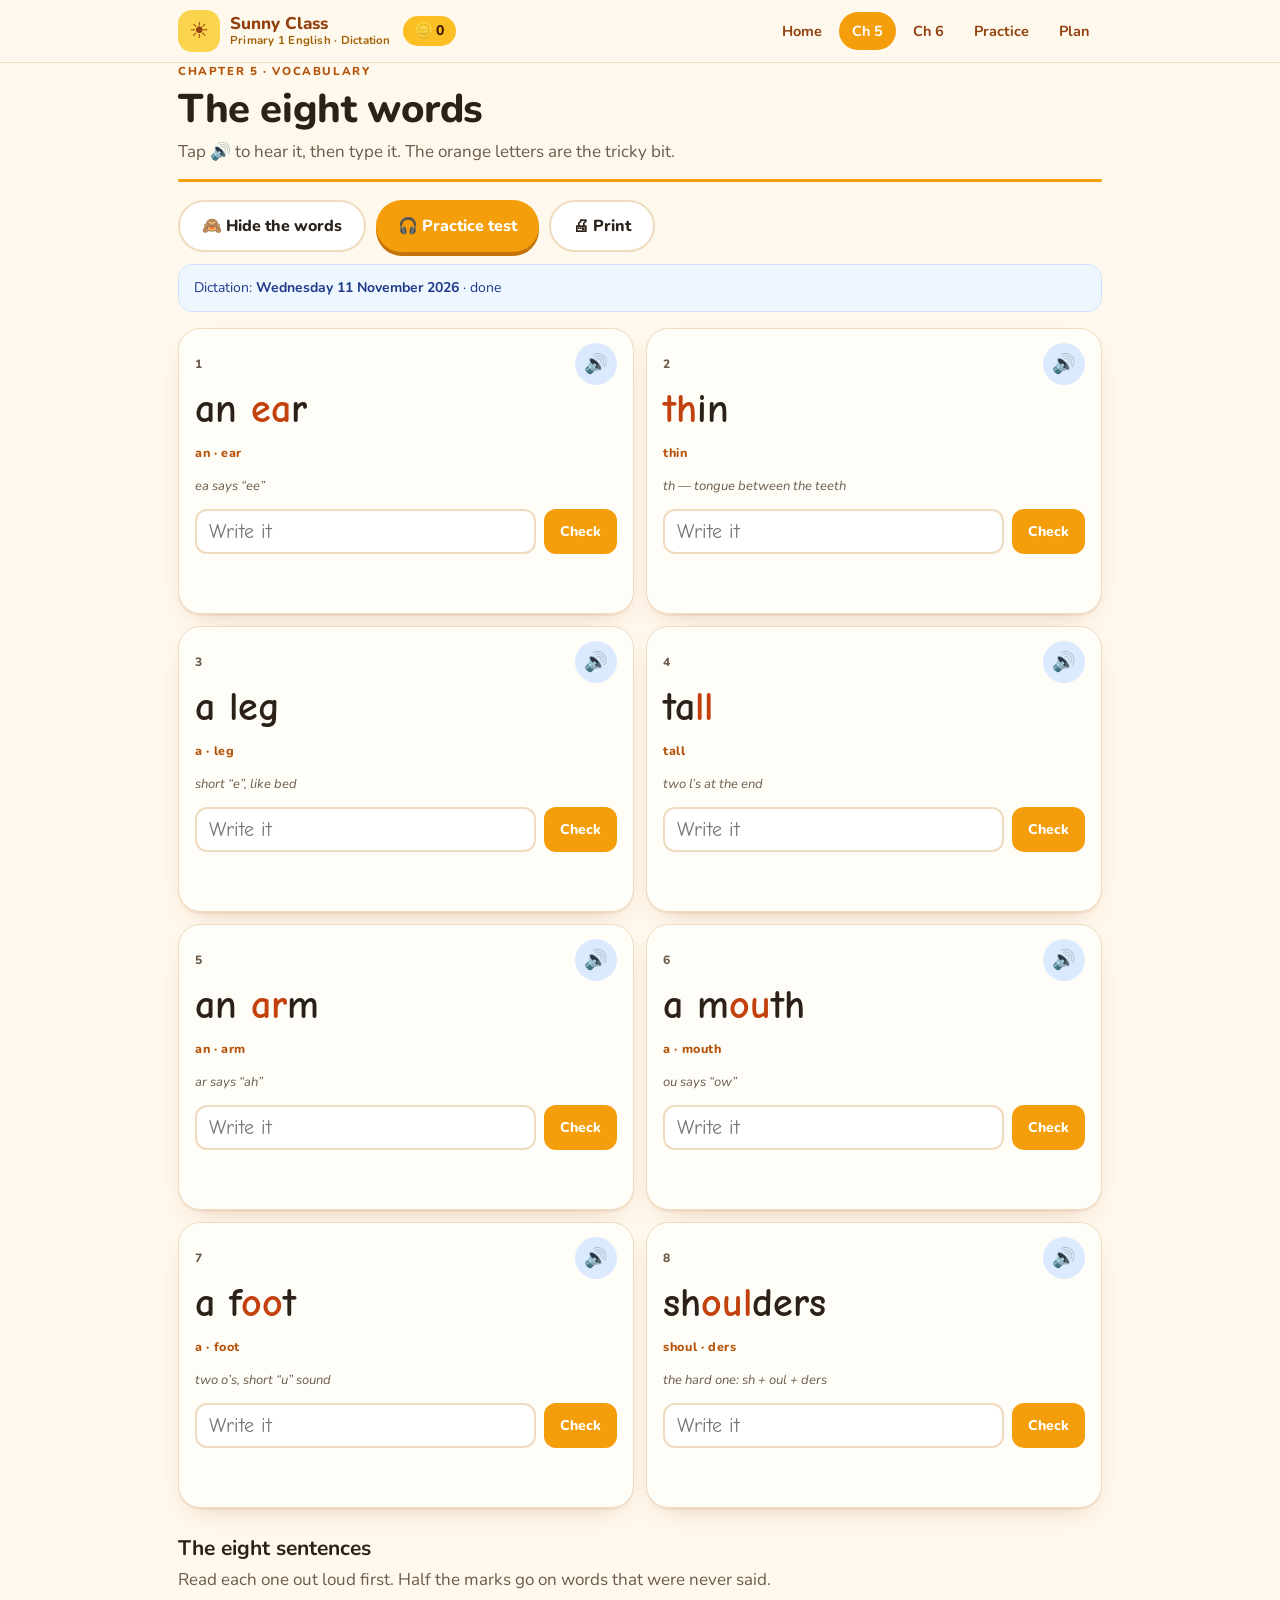
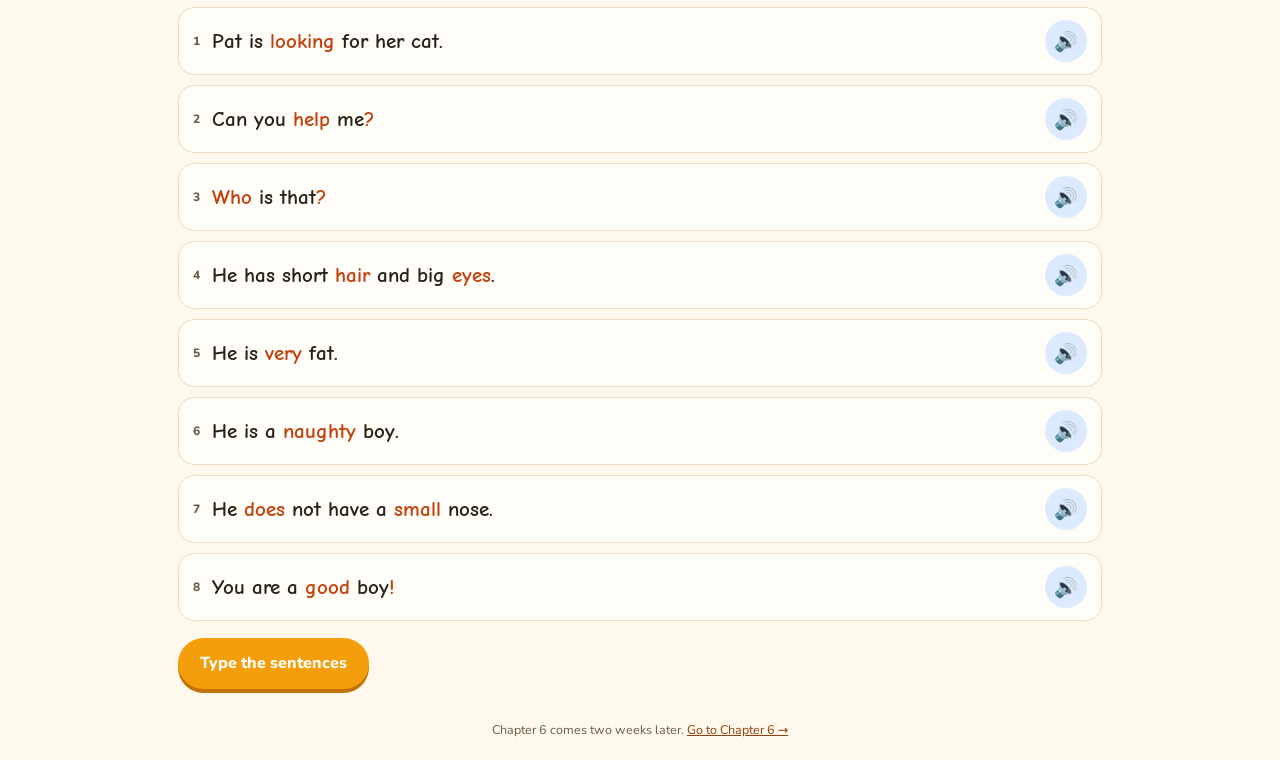
==== ch5/index.html @ 92ae647a "P1 English dictation: Chapters 5 and 6, with sound and a printable pack" ====
<!DOCTYPE html>
<html lang="en">
<head>
<meta charset="utf-8">
<meta name="viewport" content="width=device-width, initial-scale=1">
<title>Chapter 5 · Sunny Class</title>
<meta name="description" content="Chapter 5 dictation words and sentences for Anton — an ear, thin, a leg, tall, an arm, a mouth, a foot, shoulders.">
<meta name="theme-color" content="#fff8ec">
<link rel="icon" href="../favicon.svg" type="image/svg+xml">
<link rel="preconnect" href="https://fonts.googleapis.com">
<link rel="preconnect" href="https://fonts.gstatic.com" crossorigin>
<link href="https://fonts.googleapis.com/css2?family=Nunito:wght@400;600;700;800&family=Comic+Neue:wght@700&display=swap" rel="stylesheet">
<link rel="stylesheet" href="../css/app.css">
</head>
<body data-page="chapter" data-ch="ch5">

<header class="site-header">
  <div class="wrap">
    <a class="brand" href="../">
      <span class="brand-mark" aria-hidden="true">☀️</span>
      <span>Sunny Class<small>Primary 1 English · Dictation</small></span>
    </a>
    <p class="coins" data-coins>🪙 0</p>
    <nav class="nav" aria-label="Main">
      <a href="../">Home</a>
      <a href="../ch5/" aria-current="page">Ch 5</a>
      <a href="../ch6/">Ch 6</a>
      <a href="../practice/">Practice</a>
      <a href="../plan/">Plan</a>
    </nav>
  </div>
</header>

<main class="wrap">
  <p class="kicker">Chapter 5 · Vocabulary</p>
  <h1>The eight words</h1>
  <p class="lede">Tap 🔊 to hear it, then type it. The orange letters are the tricky bit.</p>
  <div class="rule"></div>

  <div class="btn-row" style="margin-bottom:4px">
    <button class="btn btn-ghost" data-cover aria-pressed="false">🙈 Hide the words</button>
    <a class="btn btn-primary" href="../practice/?ch=ch5&amp;part=words">🎧 Practice test</a>
    <button class="btn btn-ghost" data-print>🖨 Print</button>
  </div>
  <p class="notice" style="margin-top:12px">
    Dictation: <strong>Wednesday 11 November 2026</strong> · <span data-countdown="ch5"></span>
  </p>

  <div class="word-grid" data-words></div>

  <section aria-labelledby="sents-h" style="margin-top:28px">
    <h2 id="sents-h" style="font-size:21px">The eight sentences</h2>
    <p class="lede">Read each one out loud first. Half the marks go on words that were never said.</p>
    <ul class="sent-list" style="list-style:none;padding:0" data-sentences></ul>
    <div class="btn-row" style="margin-top:14px">
      <a class="btn btn-primary" href="../practice/?ch=ch5&amp;part=sentences">Type the sentences</a>
    </div>
  </section>

  <footer class="site-footer">
    <p>Chapter 6 comes two weeks later. <a href="../ch6/">Go to Chapter 6 →</a></p>
  </footer>
</main>

<nav class="bottom-nav" aria-label="Main">
  <ul>
    <li><a href="../"><span aria-hidden="true">🏠</span><span>Home</span></a></li>
    <li><a href="../ch5/" aria-current="page"><span aria-hidden="true">🦵</span><span>Ch 5</span></a></li>
    <li><a href="../ch6/"><span aria-hidden="true">🦆</span><span>Ch 6</span></a></li>
    <li><a href="../practice/"><span aria-hidden="true">🎧</span><span>Practice</span></a></li>
    <li><a href="../plan/"><span aria-hidden="true">📅</span><span>Plan</span></a></li>
  </ul>
</nav>

<script src="../js/data.js"></script>
<script src="../js/app.js"></script>
</body>
</html>
---- css/app.css ----
/* Sunny Class — P1 English Dictation
   Same warm palette as the family's exam site. */

:root {
  --bg: #fff8ec;
  --bg-soft: #fdf1dd;
  --ink: #2b2118;
  --ink-soft: #6b5b4a;
  --amber: #f59e0b;
  --amber-dark: #b45309;
  --amber-deep: #92400e;
  --orange: #c2410c;
  --card: #fffdf8;
  --line: #efdcc0;
  --green: #15803d;
  --green-bg: #dcfce7;
  --red: #b91c1c;
  --red-bg: #fee2e2;
  --blue-bg: #eef6ff;
  --radius: 1.4rem;
  --shadow: 0 2px 0 rgba(180, 83, 9, 0.08), 0 10px 30px -18px rgba(146, 64, 14, 0.45);
  --font: "Nunito", "PingFang HK", "Microsoft JhengHei", "WenQuanYi Micro Hei", system-ui, sans-serif;
  --font-kid: "Comic Neue", "Comic Sans MS", "Chalkboard SE", var(--font);
}

* { box-sizing: border-box; }

html { -webkit-text-size-adjust: 100%; }

body {
  margin: 0;
  background: var(--bg);
  color: var(--ink);
  font-family: var(--font);
  font-size: 17px;
  line-height: 1.55;
  min-height: 100vh;
}

img { max-width: 100%; }

a { color: var(--amber-deep); }

.wrap {
  width: min(960px, 100%);
  margin: 0 auto;
  padding: 0 18px;
}

/* ---------------------------------------------------------------- header */

.site-header {
  position: sticky;
  top: 0;
  z-index: 20;
  background: rgba(255, 248, 236, 0.93);
  backdrop-filter: blur(10px);
  border-bottom: 1px solid var(--line);
}

.site-header .wrap {
  display: flex;
  align-items: center;
  gap: 12px;
  padding-top: 10px;
  padding-bottom: 10px;
}

.brand {
  display: flex;
  align-items: center;
  gap: 10px;
  text-decoration: none;
  color: var(--amber-deep);
  font-weight: 800;
  line-height: 1.1;
}

.brand-mark {
  width: 42px;
  height: 42px;
  border-radius: 14px;
  background: #fcd34d;
  display: grid;
  place-items: center;
  font-size: 22px;
  flex: none;
}

.brand small {
  display: block;
  font-size: 11.5px;
  font-weight: 700;
  color: #a16207;
  letter-spacing: 0.02em;
}

.coins {
  margin: 0;
  background: #fbbf24;
  color: #451a03;
  border-radius: 999px;
  padding: 4px 12px;
  font-size: 14px;
  font-weight: 800;
  flex: none;
}

.nav {
  margin-left: auto;
  display: none;
  gap: 4px;
}

.nav a {
  display: inline-flex;
  align-items: center;
  height: 38px;
  padding: 0 13px;
  border-radius: 999px;
  font-size: 14.5px;
  font-weight: 700;
  text-decoration: none;
  color: var(--amber-deep);
}

.nav a:hover { background: #fde9c8; }
.nav a[aria-current="page"] { background: var(--amber); color: #fff; }

@media (min-width: 760px) {
  .nav { display: flex; }
}

/* --------------------------------------------------------- bottom nav -- */

.bottom-nav {
  position: fixed;
  inset: auto 0 0 0;
  z-index: 20;
  background: rgba(255, 248, 236, 0.97);
  backdrop-filter: blur(10px);
  border-top: 1px solid var(--line);
  padding-bottom: env(safe-area-inset-bottom);
}

.bottom-nav ul {
  display: grid;
  grid-template-columns: repeat(5, 1fr);
  margin: 0;
  padding: 0;
  list-style: none;
}

.bottom-nav a {
  display: flex;
  flex-direction: column;
  align-items: center;
  gap: 2px;
  padding: 8px 2px 9px;
  font-size: 11px;
  font-weight: 700;
  color: var(--ink-soft);
  text-decoration: none;
}

.bottom-nav a span:first-child { font-size: 19px; line-height: 1; }
.bottom-nav a[aria-current="page"] { color: var(--amber-deep); }

main { padding: 22px 0 96px; }

@media (min-width: 760px) {
  main { padding-bottom: 40px; }
  .bottom-nav { display: none; }
}

/* ------------------------------------------------------------ elements -- */

h1, h2, h3 { line-height: 1.2; margin: 0; }

h1 { font-size: clamp(28px, 6vw, 40px); font-weight: 800; letter-spacing: -0.01em; }

.kicker {
  font-size: 11.5px;
  font-weight: 800;
  letter-spacing: 0.14em;
  text-transform: uppercase;
  color: var(--amber-dark);
  margin: 0 0 4px;
}

.lede { color: var(--ink-soft); margin: 6px 0 0; }

.rule {
  height: 3px;
  width: 100%;
  background: var(--amber);
  border-radius: 999px;
  margin: 14px 0 18px;
}

.card {
  background: var(--card);
  border: 1px solid var(--line);
  border-radius: var(--radius);
  padding: 18px;
  box-shadow: var(--shadow);
}

.card + .card { margin-top: 16px; }

.card > h2 { font-size: 19px; margin-bottom: 4px; }

.btn {
  display: inline-flex;
  align-items: center;
  justify-content: center;
  gap: 8px;
  border: 0;
  border-radius: 999px;
  padding: 13px 22px;
  font-family: var(--font);
  font-size: 16px;
  font-weight: 800;
  cursor: pointer;
  text-decoration: none;
  background: #fde9c8;
  color: var(--amber-deep);
  transition: transform 0.08s ease, background 0.15s ease;
}

.btn:active { transform: translateY(1px); }
.btn-primary { background: var(--amber); color: #fff; box-shadow: 0 4px 0 #c2740a; }
.btn-primary:active { box-shadow: 0 2px 0 #c2740a; }
.btn-ghost { background: #fff; border: 2px solid var(--line); color: var(--ink); }
.btn-lg { font-size: 18px; padding: 16px 28px; }
.btn:disabled { opacity: 0.45; cursor: default; }

.btn-row { display: flex; flex-wrap: wrap; gap: 10px; }

/* --------------------------------------------------------- home / hero -- */

.hero {
  text-align: center;
  padding: 14px 0 6px;
}

.hero .sun {
  font-size: 44px;
  line-height: 1;
  animation: float 3.4s ease-in-out infinite;
}

@keyframes float {
  0%, 100% { transform: translateY(0); }
  50% { transform: translateY(-7px); }
}

.hero h1 { margin-top: 6px; }
.hero h1 .accent { color: var(--orange); display: block; }

.dates {
  display: grid;
  gap: 12px;
  grid-template-columns: 1fr;
  margin: 22px 0 6px;
}

@media (min-width: 620px) { .dates { grid-template-columns: 1fr 1fr; } }

.date-card {
  border-radius: var(--radius);
  padding: 16px 18px;
  border: 1px solid var(--line);
  background: var(--card);
  text-align: left;
}

.date-card.now { background: #fff3d6; border-color: #f3c96b; }

.date-card .tag {
  font-size: 10.5px;
  font-weight: 800;
  letter-spacing: 0.14em;
  color: var(--amber-dark);
}

.date-card .when { font-size: 19px; font-weight: 800; margin: 2px 0; }
.date-card .sub { font-size: 13px; color: var(--ink-soft); }

.countdown {
  display: inline-block;
  margin-top: 8px;
  background: var(--amber);
  color: #fff;
  border-radius: 999px;
  padding: 3px 12px;
  font-size: 13px;
  font-weight: 800;
}

.grid-links {
  display: grid;
  gap: 12px;
  grid-template-columns: 1fr;
  margin-top: 16px;
}

@media (min-width: 640px) { .grid-links { grid-template-columns: 1fr 1fr; } }

.tile {
  display: flex;
  gap: 13px;
  align-items: flex-start;
  background: var(--card);
  border: 1px solid var(--line);
  border-radius: var(--radius);
  padding: 16px;
  text-decoration: none;
  color: inherit;
  box-shadow: var(--shadow);
  transition: transform 0.12s ease;
}

.tile:hover { transform: translateY(-2px); }
.tile .ico { font-size: 26px; line-height: 1; }
.tile strong { display: block; font-size: 16.5px; }
.tile span { font-size: 13.5px; color: var(--ink-soft); }

/* ------------------------------------------------------- word cards ----- */

.word-grid {
  display: grid;
  gap: 12px;
  grid-template-columns: 1fr;
  margin-top: 16px;
}

@media (min-width: 620px) { .word-grid { grid-template-columns: 1fr 1fr; } }

.word-card {
  background: var(--card);
  border: 1px solid var(--line);
  border-radius: var(--radius);
  padding: 14px 16px 16px;
  box-shadow: var(--shadow);
}

.word-card.correct { border-color: #86efac; background: #f0fdf4; }

.word-head {
  display: flex;
  align-items: center;
  gap: 8px;
}

.word-num {
  font-size: 12px;
  font-weight: 800;
  color: var(--ink-soft);
}

.word-head .speak { margin-left: auto; }

.speak {
  border: 0;
  background: #dbeafe;
  color: #1d4ed8;
  width: 42px;
  height: 42px;
  border-radius: 50%;
  font-size: 19px;
  cursor: pointer;
  flex: none;
  display: grid;
  place-items: center;
}

.speak:active { transform: scale(0.94); }

.word-text {
  font-family: var(--font-kid);
  font-size: 40px;
  font-weight: 700;
  line-height: 1.1;
  margin: 2px 0 0;
}

.word-syll {
  font-size: 12.5px;
  font-weight: 800;
  color: var(--amber-dark);
  letter-spacing: 0.05em;
}

.word-tip { font-size: 13px; color: var(--ink-soft); font-style: italic; }

.tricky { color: var(--orange); }

/* hidden-word mode: the child should not be able to peek */
.word-grid.covered .word-text,
.word-grid.covered .word-syll { visibility: hidden; }

.word-practice {
  display: flex;
  gap: 8px;
  margin-top: 12px;
}

.write-input {
  flex: 1;
  min-width: 0;
  font-family: var(--font-kid);
  font-size: 20px;
  padding: 9px 12px;
  border: 2px solid var(--line);
  border-radius: 12px;
  background: #fff;
  color: var(--ink);
}

.write-input:focus {
  outline: 3px solid #fcd34d;
  outline-offset: 1px;
  border-color: var(--amber);
}

.check-btn {
  border: 0;
  border-radius: 12px;
  background: var(--amber);
  color: #fff;
  font-family: var(--font);
  font-weight: 800;
  font-size: 14px;
  padding: 0 16px;
  cursor: pointer;
}

.feedback {
  margin-top: 8px;
  font-size: 14px;
  font-weight: 700;
  min-height: 21px;
}

.feedback.ok { color: var(--green); }
.feedback.no { color: var(--red); }
.feedback.warn { color: var(--amber-dark); }

/* ----------------------------------------------------------- sentences -- */

.sent-list { display: grid; gap: 10px; margin-top: 14px; }

.sent-item {
  display: flex;
  gap: 12px;
  align-items: center;
  background: var(--card);
  border: 1px solid var(--line);
  border-radius: 16px;
  padding: 12px 14px;
}

.sent-item .num { font-size: 12px; font-weight: 800; color: var(--ink-soft); }

.sent-text {
  font-family: var(--font-kid);
  font-size: 21px;
  font-weight: 700;
  line-height: 1.35;
  flex: 1;
}

/* --------------------------------------------------------------- plan --- */

.plan-table { width: 100%; border-collapse: collapse; margin-top: 14px; font-size: 15px; }

.plan-table th {
  background: var(--amber);
  color: #fff;
  text-align: left;
  font-size: 12px;
  letter-spacing: 0.08em;
  text-transform: uppercase;
  padding: 9px 10px;
}

.plan-table th:first-child { border-radius: 10px 0 0 10px; }
.plan-table th:last-child { border-radius: 0 10px 10px 0; }

.plan-table td {
  padding: 10px;
  border-bottom: 1px solid var(--line);
  vertical-align: top;
}

.plan-table tr.today td { background: #fff3d6; }
.plan-table td:first-child { font-weight: 800; color: var(--amber-dark); white-space: nowrap; }
.plan-table td.when { font-weight: 700; white-space: nowrap; }

.tick {
  width: 26px;
  height: 26px;
  border: 2px solid var(--line);
  border-radius: 7px;
  background: #fff;
  cursor: pointer;
  display: grid;
  place-items: center;
  font-size: 15px;
  color: #fff;
  padding: 0;
}

.tick.on { background: var(--green); border-color: var(--green); }

/* ------------------------------------------------------------ practice -- */

.practice-stage {
  text-align: center;
  background: var(--card);
  border: 1px solid var(--line);
  border-radius: var(--radius);
  padding: 26px 18px;
  box-shadow: var(--shadow);
}

.progress-pill {
  display: inline-block;
  font-size: 13px;
  font-weight: 800;
  color: var(--amber-dark);
  background: #fde9c8;
  border-radius: 999px;
  padding: 4px 14px;
  margin-bottom: 14px;
}

.big-input {
  width: min(440px, 100%);
  font-family: var(--font-kid);
  font-size: 26px;
  text-align: center;
  padding: 14px 16px;
  border: 3px solid var(--line);
  border-radius: 16px;
  margin: 16px auto 0;
  display: block;
  background: #fff;
  color: var(--ink);
}

.big-input:focus { outline: 3px solid #fcd34d; outline-offset: 2px; border-color: var(--amber); }

.answer-reveal {
  font-family: var(--font-kid);
  font-size: 22px;
  font-weight: 700;
  margin-top: 12px;
}

.chip-row { display: flex; flex-wrap: wrap; gap: 8px; justify-content: center; margin: 14px 0 4px; }

.chip {
  border: 2px solid var(--line);
  background: #fff;
  border-radius: 999px;
  padding: 9px 16px;
  font-family: var(--font);
  font-weight: 800;
  font-size: 14px;
  cursor: pointer;
  color: var(--ink);
}

.chip[aria-pressed="true"] { background: var(--amber); border-color: var(--amber); color: #fff; }

.score-big { font-size: 54px; font-weight: 800; line-height: 1; color: var(--orange); }

.stars { font-size: 30px; letter-spacing: 4px; margin: 8px 0; }

.hint { font-size: 13.5px; color: var(--ink-soft); }

.notice {
  background: var(--blue-bg);
  border: 1px solid #cfe3ff;
  border-radius: 14px;
  padding: 12px 15px;
  font-size: 14px;
  color: #1e3a8a;
  margin-top: 14px;
}

.notice.warm { background: #fff3d6; border-color: #f3c96b; color: #7c2d12; }

/* --------------------------------------------------------------- misc --- */

.site-footer {
  text-align: center;
  font-size: 12.5px;
  color: var(--ink-soft);
  padding: 18px 0 8px;
}

.sr-only {
  position: absolute;
  width: 1px;
  height: 1px;
  padding: 0;
  margin: -1px;
  overflow: hidden;
  clip: rect(0, 0, 0, 0);
  white-space: nowrap;
  border: 0;
}

.stack > * + * { margin-top: 12px; }

/* --------------------------------------------------------------- print -- */

@media print {
  @page { size: A4; margin: 14mm; }

  body { background: #fff; font-size: 12pt; }
  .site-header, .bottom-nav, .no-print, .site-footer { display: none !important; }
  main { padding: 0; }
  .card, .word-card, .date-card, .sent-item, .practice-stage {
    box-shadow: none;
    border-color: #c9b79c;
    break-inside: avoid;
  }
  .word-grid { grid-template-columns: 1fr 1fr; }
  .write-input, .check-btn, .speak, .feedback { display: none !important; }
  a { color: inherit; text-decoration: none; }
}

@media (prefers-reduced-motion: reduce) {
  * { animation: none !important; transition: none !important; }
}
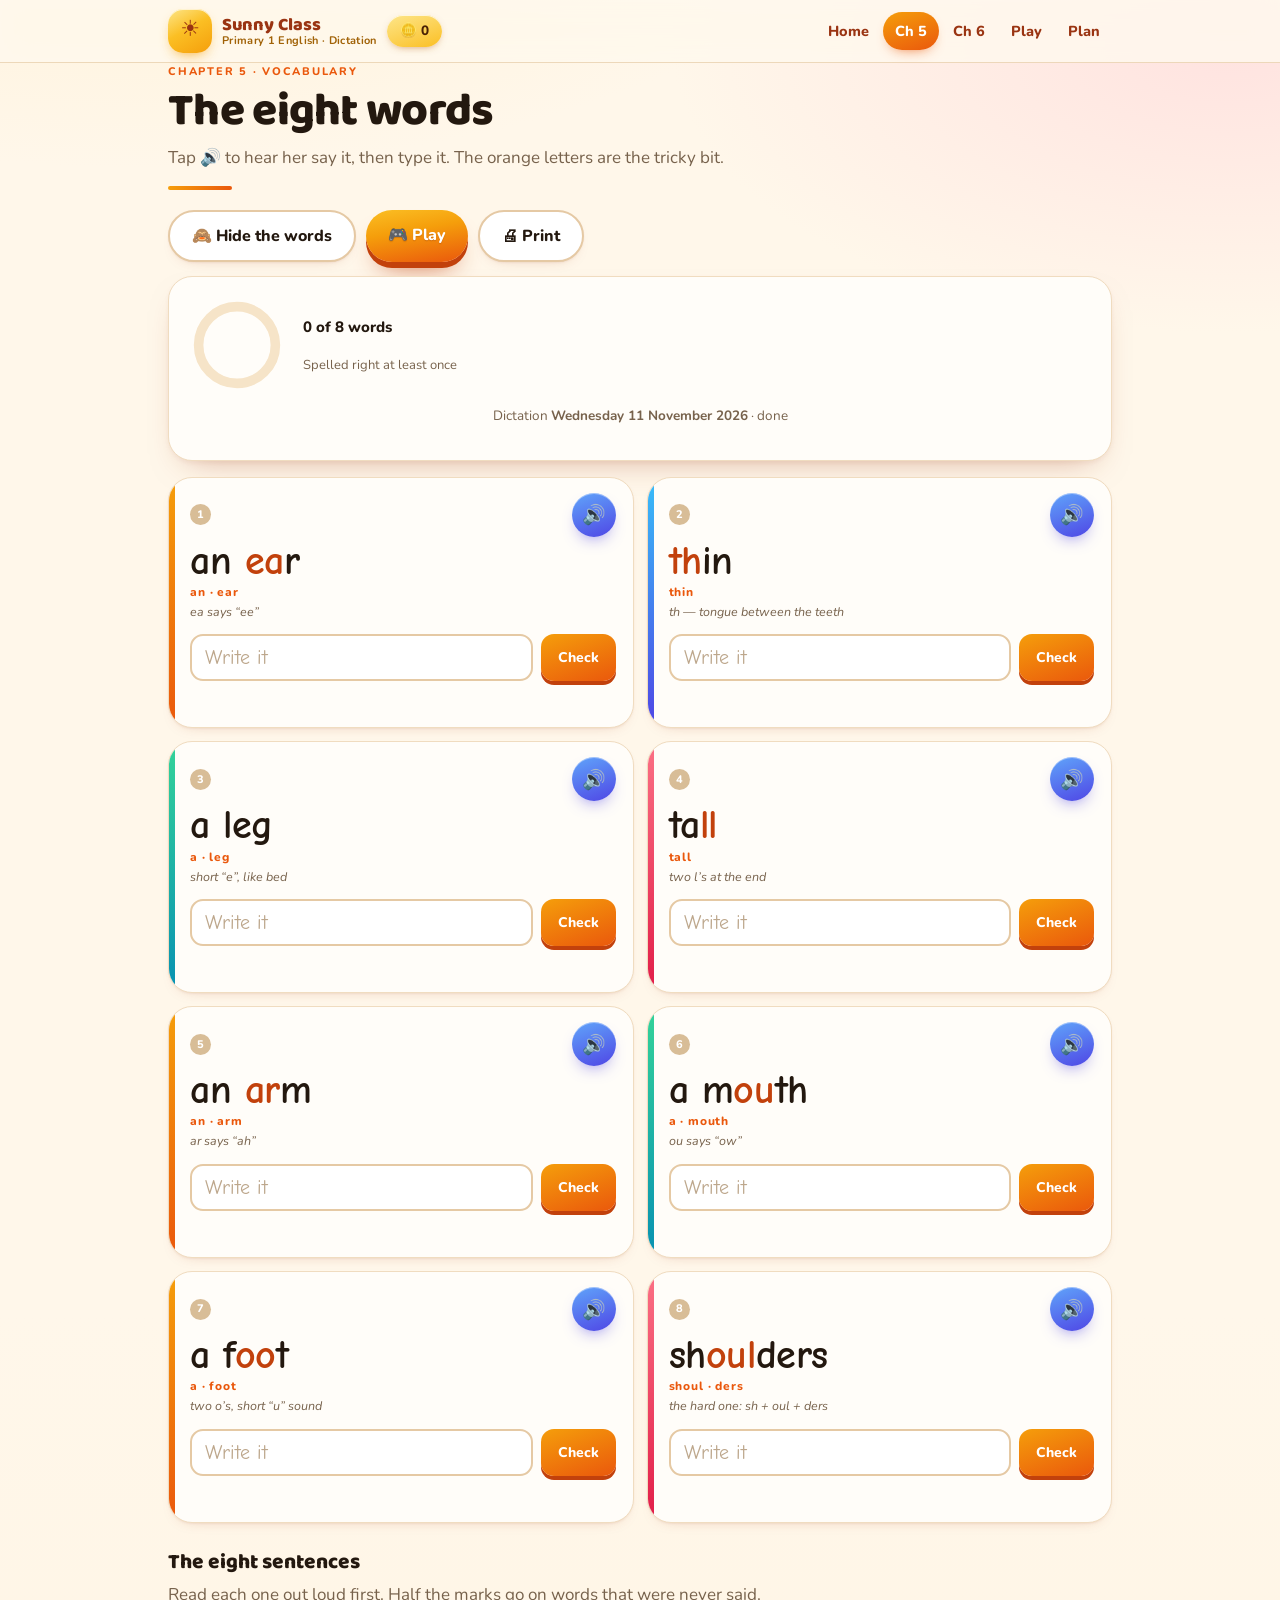
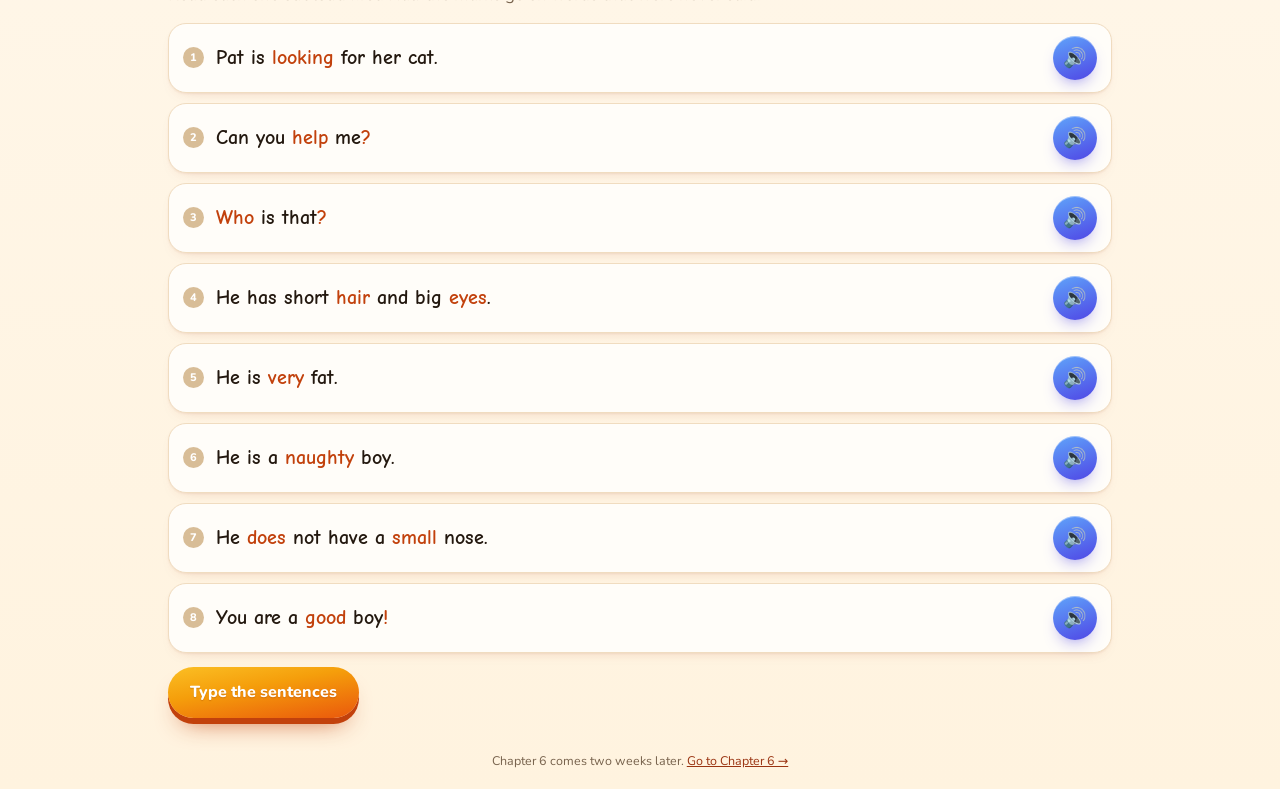
==== commit f95f0b32: "Redesign: female voice, three games, confetti, progress ring; publish as anton-p1-eng-dict" ====
--- a/ch5/index.html
+++ b/ch5/index.html
@@ -5,11 +5,11 @@
 <meta name="viewport" content="width=device-width, initial-scale=1">
 <title>Chapter 5 · Sunny Class</title>
 <meta name="description" content="Chapter 5 dictation words and sentences for Anton — an ear, thin, a leg, tall, an arm, a mouth, a foot, shoulders.">
-<meta name="theme-color" content="#fff8ec">
+<meta name="theme-color" content="#fff7ea">
 <link rel="icon" href="../favicon.svg" type="image/svg+xml">
 <link rel="preconnect" href="https://fonts.googleapis.com">
 <link rel="preconnect" href="https://fonts.gstatic.com" crossorigin>
-<link href="https://fonts.googleapis.com/css2?family=Nunito:wght@400;600;700;800&family=Comic+Neue:wght@700&display=swap" rel="stylesheet">
+<link href="https://fonts.googleapis.com/css2?family=Baloo+2:wght@600;700;800&family=Nunito:wght@400;600;700;800&family=Comic+Neue:wght@700&display=swap" rel="stylesheet">
 <link rel="stylesheet" href="../css/app.css">
 </head>
 <body data-page="chapter" data-ch="ch5">
@@ -25,7 +25,7 @@
       <a href="../">Home</a>
       <a href="../ch5/" aria-current="page">Ch 5</a>
       <a href="../ch6/">Ch 6</a>
-      <a href="../practice/">Practice</a>
+      <a href="../play/">Play</a>
       <a href="../plan/">Plan</a>
     </nav>
   </div>
@@ -34,26 +34,30 @@
 <main class="wrap">
   <p class="kicker">Chapter 5 · Vocabulary</p>
   <h1>The eight words</h1>
-  <p class="lede">Tap 🔊 to hear it, then type it. The orange letters are the tricky bit.</p>
+  <p class="lede">Tap 🔊 to hear her say it, then type it. The orange letters are the tricky bit.</p>
   <div class="rule"></div>
 
-  <div class="btn-row" style="margin-bottom:4px">
+  <div class="btn-row">
     <button class="btn btn-ghost" data-cover aria-pressed="false">🙈 Hide the words</button>
-    <a class="btn btn-primary" href="../practice/?ch=ch5&amp;part=words">🎧 Practice test</a>
+    <a class="btn btn-primary" href="../play/?ch=ch5&amp;mode=type">🎮 Play</a>
     <button class="btn btn-ghost" data-print>🖨 Print</button>
   </div>
-  <p class="notice" style="margin-top:12px">
-    Dictation: <strong>Wednesday 11 November 2026</strong> · <span data-countdown="ch5"></span>
-  </p>
+
+  <div class="card" style="margin-top:14px">
+    <div data-ring></div>
+    <p class="hint" style="margin-top:12px;text-align:center">
+      Dictation <strong>Wednesday 11 November 2026</strong> · <span data-countdown="ch5"></span>
+    </p>
+  </div>
 
   <div class="word-grid" data-words></div>
 
   <section aria-labelledby="sents-h" style="margin-top:28px">
     <h2 id="sents-h" style="font-size:21px">The eight sentences</h2>
     <p class="lede">Read each one out loud first. Half the marks go on words that were never said.</p>
-    <ul class="sent-list" style="list-style:none;padding:0" data-sentences></ul>
+    <ul class="sent-list" data-sentences></ul>
     <div class="btn-row" style="margin-top:14px">
-      <a class="btn btn-primary" href="../practice/?ch=ch5&amp;part=sentences">Type the sentences</a>
+      <a class="btn btn-primary" href="../play/?ch=ch5&amp;mode=type&amp;part=sentences">Type the sentences</a>
     </div>
   </section>
 
@@ -67,7 +71,7 @@
     <li><a href="../"><span aria-hidden="true">🏠</span><span>Home</span></a></li>
     <li><a href="../ch5/" aria-current="page"><span aria-hidden="true">🦵</span><span>Ch 5</span></a></li>
     <li><a href="../ch6/"><span aria-hidden="true">🦆</span><span>Ch 6</span></a></li>
-    <li><a href="../practice/"><span aria-hidden="true">🎧</span><span>Practice</span></a></li>
+    <li><a href="../play/"><span aria-hidden="true">🎮</span><span>Play</span></a></li>
     <li><a href="../plan/"><span aria-hidden="true">📅</span><span>Plan</span></a></li>
   </ul>
 </nav>
--- a/css/app.css
+++ b/css/app.css
@@ -1,69 +1,82 @@
-/* Sunny Class — P1 English Dictation
-   Same warm palette as the family's exam site. */
+/* ==========================================================================
+   Sunny Class — P1 English Dictation
+   Warm, rounded, high-contrast, phone-first.
+   ========================================================================== */
 
 :root {
-  --bg: #fff8ec;
-  --bg-soft: #fdf1dd;
-  --ink: #2b2118;
-  --ink-soft: #6b5b4a;
+  --bg: #fff7ea;
+  --bg-2: #ffeacd;
+  --ink: #23180f;
+  --ink-soft: #77624c;
   --amber: #f59e0b;
-  --amber-dark: #b45309;
-  --amber-deep: #92400e;
+  --amber-2: #ea580c;
+  --amber-deep: #9a3412;
   --orange: #c2410c;
-  --card: #fffdf8;
-  --line: #efdcc0;
+  --card: #fffdf9;
+  --line: #f0dcc0;
+  --line-strong: #e5c9a4;
   --green: #15803d;
   --green-bg: #dcfce7;
   --red: #b91c1c;
   --red-bg: #fee2e2;
-  --blue-bg: #eef6ff;
-  --radius: 1.4rem;
-  --shadow: 0 2px 0 rgba(180, 83, 9, 0.08), 0 10px 30px -18px rgba(146, 64, 14, 0.45);
+  --sky: #38bdf8;
+  --indigo: #4f46e5;
+  --radius: 1.5rem;
+  --radius-sm: 1rem;
+  --shadow-sm: 0 1px 2px rgba(154, 52, 18, 0.06), 0 6px 16px -12px rgba(154, 52, 18, 0.4);
+  --shadow: 0 2px 4px rgba(154, 52, 18, 0.05), 0 14px 34px -20px rgba(154, 52, 18, 0.5);
+  --shadow-lg: 0 4px 8px rgba(154, 52, 18, 0.06), 0 26px 60px -28px rgba(154, 52, 18, 0.55);
   --font: "Nunito", "PingFang HK", "Microsoft JhengHei", "WenQuanYi Micro Hei", system-ui, sans-serif;
+  --font-head: "Baloo 2", "Nunito", "PingFang HK", system-ui, sans-serif;
   --font-kid: "Comic Neue", "Comic Sans MS", "Chalkboard SE", var(--font);
 }
 
 * { box-sizing: border-box; }
-
-html { -webkit-text-size-adjust: 100%; }
+html { -webkit-text-size-adjust: 100%; scroll-behavior: smooth; }
+
+/* The hidden attribute loses to any rule that sets display, and .btn sets
+   display:inline-flex — so state it once, forcefully. */
+[hidden] { display: none !important; }
 
 body {
   margin: 0;
-  background: var(--bg);
   color: var(--ink);
   font-family: var(--font);
   font-size: 17px;
-  line-height: 1.55;
+  line-height: 1.58;
   min-height: 100vh;
-}
-
+  background-color: var(--bg);
+  background-image:
+    radial-gradient(1200px 520px at 12% -6%, #fff1d6 0%, rgba(255, 241, 214, 0) 60%),
+    radial-gradient(900px 460px at 96% 2%, #ffe3e0 0%, rgba(255, 227, 224, 0) 62%),
+    linear-gradient(180deg, #fff7ea 0%, #fff7ea 55%, #fff3df 100%);
+  background-repeat: no-repeat;
+  background-size: 100% 100%;
+}
+
+a { color: var(--amber-deep); }
 img { max-width: 100%; }
 
-a { color: var(--amber-deep); }
-
-.wrap {
-  width: min(960px, 100%);
-  margin: 0 auto;
-  padding: 0 18px;
-}
-
-/* ---------------------------------------------------------------- header */
+.wrap { width: min(980px, 100%); margin: 0 auto; padding: 0 18px; }
+
+/* ------------------------------------------------------------------ header */
 
 .site-header {
   position: sticky;
   top: 0;
-  z-index: 20;
-  background: rgba(255, 248, 236, 0.93);
-  backdrop-filter: blur(10px);
-  border-bottom: 1px solid var(--line);
+  z-index: 30;
+  background: rgba(255, 249, 240, 0.82);
+  backdrop-filter: saturate(180%) blur(14px);
+  -webkit-backdrop-filter: saturate(180%) blur(14px);
+  border-bottom: 1px solid rgba(229, 201, 164, 0.7);
 }
 
 .site-header .wrap {
   display: flex;
   align-items: center;
-  gap: 12px;
-  padding-top: 10px;
-  padding-bottom: 10px;
+  gap: 10px;
+  padding-top: 9px;
+  padding-bottom: 9px;
 }
 
 .brand {
@@ -72,74 +85,83 @@
   gap: 10px;
   text-decoration: none;
   color: var(--amber-deep);
-  font-weight: 800;
-  line-height: 1.1;
+  font-family: var(--font-head);
+  font-weight: 800;
+  font-size: 18px;
+  line-height: 1.05;
 }
 
 .brand-mark {
-  width: 42px;
-  height: 42px;
-  border-radius: 14px;
-  background: #fcd34d;
+  width: 44px;
+  height: 44px;
+  border-radius: 15px;
   display: grid;
   place-items: center;
   font-size: 22px;
   flex: none;
+  background: linear-gradient(150deg, #fde68a, #fbbf24 45%, #f59e0b);
+  box-shadow: 0 6px 14px -6px rgba(245, 158, 11, 0.9), inset 0 1px 0 rgba(255, 255, 255, 0.7);
 }
 
 .brand small {
   display: block;
-  font-size: 11.5px;
+  font-family: var(--font);
+  font-size: 11px;
   font-weight: 700;
   color: #a16207;
-  letter-spacing: 0.02em;
+  letter-spacing: 0.03em;
 }
 
 .coins {
   margin: 0;
-  background: #fbbf24;
-  color: #451a03;
+  flex: none;
+  font-size: 13.5px;
+  font-weight: 800;
+  color: #4a2104;
+  background: linear-gradient(160deg, #fde68a, #fbbf24);
   border-radius: 999px;
-  padding: 4px 12px;
-  font-size: 14px;
-  font-weight: 800;
-  flex: none;
-}
-
-.nav {
-  margin-left: auto;
-  display: none;
-  gap: 4px;
-}
+  padding: 5px 13px;
+  box-shadow: inset 0 1px 0 rgba(255, 255, 255, 0.75), 0 3px 8px -4px rgba(180, 83, 9, 0.7);
+  transition: transform 0.18s cubic-bezier(0.34, 1.56, 0.64, 1);
+}
+
+.coins.bump { transform: scale(1.18); }
+
+.nav { margin-left: auto; display: none; gap: 2px; }
 
 .nav a {
   display: inline-flex;
   align-items: center;
   height: 38px;
-  padding: 0 13px;
+  padding: 0 12px;
   border-radius: 999px;
   font-size: 14.5px;
-  font-weight: 700;
+  font-weight: 800;
   text-decoration: none;
   color: var(--amber-deep);
+  transition: background 0.16s ease, color 0.16s ease;
 }
 
 .nav a:hover { background: #fde9c8; }
-.nav a[aria-current="page"] { background: var(--amber); color: #fff; }
-
-@media (min-width: 760px) {
-  .nav { display: flex; }
-}
-
-/* --------------------------------------------------------- bottom nav -- */
+
+.nav a[aria-current="page"] {
+  background: linear-gradient(160deg, var(--amber), var(--amber-2));
+  color: #fff;
+  box-shadow: 0 6px 14px -8px rgba(234, 88, 12, 0.95);
+}
+
+@media (min-width: 780px) { .nav { display: flex; } }
+
+/* -------------------------------------------------------------- bottom nav */
 
 .bottom-nav {
   position: fixed;
   inset: auto 0 0 0;
-  z-index: 20;
-  background: rgba(255, 248, 236, 0.97);
-  backdrop-filter: blur(10px);
-  border-top: 1px solid var(--line);
+  z-index: 30;
+  background: rgba(255, 250, 242, 0.94);
+  backdrop-filter: blur(14px);
+  -webkit-backdrop-filter: blur(14px);
+  border-top: 1px solid rgba(229, 201, 164, 0.75);
   padding-bottom: env(safe-area-inset-bottom);
 }
 
@@ -155,60 +177,83 @@
   display: flex;
   flex-direction: column;
   align-items: center;
-  gap: 2px;
+  gap: 3px;
   padding: 8px 2px 9px;
+  font-size: 10.5px;
+  font-weight: 800;
+  color: #9a8064;
+  text-decoration: none;
+  position: relative;
+}
+
+.bottom-nav a span:first-child {
+  font-size: 20px;
+  line-height: 1;
+  transition: transform 0.18s cubic-bezier(0.34, 1.56, 0.64, 1);
+}
+
+.bottom-nav a[aria-current="page"] { color: var(--amber-deep); }
+.bottom-nav a[aria-current="page"] span:first-child { transform: translateY(-2px) scale(1.12); }
+
+.bottom-nav a[aria-current="page"]::before {
+  content: "";
+  position: absolute;
+  top: 0;
+  left: 50%;
+  transform: translateX(-50%);
+  width: 26px;
+  height: 3px;
+  border-radius: 0 0 4px 4px;
+  background: linear-gradient(90deg, var(--amber), var(--amber-2));
+}
+
+main { padding: 20px 0 104px; }
+
+@media (min-width: 780px) {
+  main { padding-bottom: 48px; }
+  .bottom-nav { display: none; }
+}
+
+/* ---------------------------------------------------------------- typography */
+
+h1, h2, h3 { margin: 0; line-height: 1.14; font-family: var(--font-head); font-weight: 800; }
+h1 { font-size: clamp(30px, 7.4vw, 46px); letter-spacing: -0.015em; }
+
+.kicker {
+  margin: 0 0 5px;
   font-size: 11px;
-  font-weight: 700;
-  color: var(--ink-soft);
-  text-decoration: none;
-}
-
-.bottom-nav a span:first-child { font-size: 19px; line-height: 1; }
-.bottom-nav a[aria-current="page"] { color: var(--amber-deep); }
-
-main { padding: 22px 0 96px; }
-
-@media (min-width: 760px) {
-  main { padding-bottom: 40px; }
-  .bottom-nav { display: none; }
-}
-
-/* ------------------------------------------------------------ elements -- */
-
-h1, h2, h3 { line-height: 1.2; margin: 0; }
-
-h1 { font-size: clamp(28px, 6vw, 40px); font-weight: 800; letter-spacing: -0.01em; }
-
-.kicker {
-  font-size: 11.5px;
-  font-weight: 800;
-  letter-spacing: 0.14em;
+  font-weight: 800;
+  letter-spacing: 0.16em;
   text-transform: uppercase;
-  color: var(--amber-dark);
-  margin: 0 0 4px;
-}
-
-.lede { color: var(--ink-soft); margin: 6px 0 0; }
+  color: var(--amber-2);
+}
+
+.lede { margin: 7px 0 0; color: var(--ink-soft); }
+.hint { font-size: 13.5px; color: var(--ink-soft); }
 
 .rule {
-  height: 3px;
-  width: 100%;
-  background: var(--amber);
+  height: 4px;
+  width: 64px;
   border-radius: 999px;
-  margin: 14px 0 18px;
-}
+  margin: 14px 0 20px;
+  background: linear-gradient(90deg, var(--amber), var(--amber-2));
+}
+
+/* -------------------------------------------------------------------- cards */
 
 .card {
+  position: relative;
   background: var(--card);
   border: 1px solid var(--line);
   border-radius: var(--radius);
-  padding: 18px;
+  padding: 20px;
   box-shadow: var(--shadow);
 }
 
 .card + .card { margin-top: 16px; }
-
-.card > h2 { font-size: 19px; margin-bottom: 4px; }
+.card > h2 { font-size: 20px; margin-bottom: 3px; }
+
+/* ------------------------------------------------------------------ buttons */
 
 .btn {
   display: inline-flex;
@@ -223,86 +268,153 @@
   font-weight: 800;
   cursor: pointer;
   text-decoration: none;
-  background: #fde9c8;
+  background: #fff2da;
   color: var(--amber-deep);
-  transition: transform 0.08s ease, background 0.15s ease;
-}
-
-.btn:active { transform: translateY(1px); }
-.btn-primary { background: var(--amber); color: #fff; box-shadow: 0 4px 0 #c2740a; }
-.btn-primary:active { box-shadow: 0 2px 0 #c2740a; }
-.btn-ghost { background: #fff; border: 2px solid var(--line); color: var(--ink); }
-.btn-lg { font-size: 18px; padding: 16px 28px; }
-.btn:disabled { opacity: 0.45; cursor: default; }
+  transition: transform 0.1s ease, box-shadow 0.16s ease, background 0.16s ease;
+  -webkit-tap-highlight-color: transparent;
+}
+
+.btn:hover { background: #ffe8c4; }
+.btn:active { transform: translateY(2px); }
+
+.btn-primary {
+  background: linear-gradient(170deg, #fbbf24, var(--amber) 40%, var(--amber-2));
+  color: #fff;
+  box-shadow: 0 6px 0 #c2410c, 0 16px 26px -14px rgba(194, 65, 12, 0.9);
+  text-shadow: 0 1px 1px rgba(120, 40, 0, 0.25);
+}
+
+.btn-primary:hover { background: linear-gradient(170deg, #fcd34d, #f59e0b 40%, #ea580c); }
+.btn-primary:active { box-shadow: 0 3px 0 #c2410c; }
+
+.btn-ghost {
+  background: #fff;
+  border: 2px solid var(--line-strong);
+  color: var(--ink);
+  box-shadow: var(--shadow-sm);
+}
+
+.btn-ghost:hover { background: #fffaf2; border-color: var(--amber); }
+
+.btn-lg { font-size: 18px; padding: 16px 30px; }
+.btn:disabled { opacity: 0.42; cursor: default; box-shadow: none; }
 
 .btn-row { display: flex; flex-wrap: wrap; gap: 10px; }
 
-/* --------------------------------------------------------- home / hero -- */
-
-.hero {
-  text-align: center;
-  padding: 14px 0 6px;
-}
-
-.hero .sun {
-  font-size: 44px;
-  line-height: 1;
-  animation: float 3.4s ease-in-out infinite;
-}
-
-@keyframes float {
-  0%, 100% { transform: translateY(0); }
-  50% { transform: translateY(-7px); }
-}
-
-.hero h1 { margin-top: 6px; }
-.hero h1 .accent { color: var(--orange); display: block; }
+/* --------------------------------------------------------------------- hero */
+
+.hero { position: relative; text-align: center; padding: 16px 0 4px; }
+
+.sun-badge {
+  width: 86px;
+  height: 86px;
+  margin: 0 auto 20px;
+  border-radius: 50%;
+  position: relative;
+  background: radial-gradient(circle at 34% 28%, #fef3c7, #fbbf24 52%, #f97316);
+  box-shadow: 0 16px 34px -12px rgba(249, 115, 22, 0.65), inset 0 2px 0 rgba(255, 255, 255, 0.65);
+  animation: bob 4.6s ease-in-out infinite;
+}
+
+.sun-badge::after {
+  content: "";
+  position: absolute;
+  inset: -16px;
+  border-radius: 50%;
+  background: conic-gradient(
+    from 0deg,
+    transparent 0 11deg, rgba(251, 191, 36, 0.5) 11deg 17deg,
+    transparent 17deg 30deg, rgba(251, 191, 36, 0.5) 30deg 36deg,
+    transparent 36deg 60deg, rgba(251, 191, 36, 0.5) 60deg 66deg,
+    transparent 66deg 90deg, rgba(251, 191, 36, 0.5) 90deg 96deg,
+    transparent 96deg 120deg, rgba(251, 191, 36, 0.5) 120deg 126deg,
+    transparent 126deg 150deg, rgba(251, 191, 36, 0.5) 150deg 156deg,
+    transparent 156deg 180deg, rgba(251, 191, 36, 0.5) 180deg 186deg,
+    transparent 186deg 210deg, rgba(251, 191, 36, 0.5) 210deg 216deg,
+    transparent 216deg 240deg, rgba(251, 191, 36, 0.5) 240deg 246deg,
+    transparent 246deg 270deg, rgba(251, 191, 36, 0.5) 270deg 276deg,
+    transparent 276deg 300deg, rgba(251, 191, 36, 0.5) 300deg 306deg,
+    transparent 306deg 330deg, rgba(251, 191, 36, 0.5) 330deg 336deg,
+    transparent 336deg 360deg
+  );
+  animation: spin 30s linear infinite;
+  z-index: -1;
+}
+
+@keyframes bob {
+  0%, 100% { transform: translateY(0) rotate(0deg); }
+  50% { transform: translateY(-9px) rotate(3deg); }
+}
+
+@keyframes spin { to { transform: rotate(360deg); } }
+
+.hero h1 .g {
+  display: block;
+  background: linear-gradient(100deg, #f59e0b, #ea580c 48%, #dc2626);
+  -webkit-background-clip: text;
+  background-clip: text;
+  color: transparent;
+}
+
+.hero .lede { max-width: 34ch; margin-left: auto; margin-right: auto; }
+
+/* ------------------------------------------------------------------- dates */
 
 .dates {
   display: grid;
   gap: 12px;
   grid-template-columns: 1fr;
-  margin: 22px 0 6px;
-}
-
-@media (min-width: 620px) { .dates { grid-template-columns: 1fr 1fr; } }
+  margin: 24px 0 4px;
+}
+
+@media (min-width: 640px) { .dates { grid-template-columns: 1fr 1fr; } }
 
 .date-card {
+  position: relative;
+  overflow: hidden;
   border-radius: var(--radius);
-  padding: 16px 18px;
+  padding: 17px 18px;
   border: 1px solid var(--line);
   background: var(--card);
-  text-align: left;
-}
-
-.date-card.now { background: #fff3d6; border-color: #f3c96b; }
+  box-shadow: var(--shadow-sm);
+}
+
+.date-card.now {
+  background: linear-gradient(165deg, #fff6e0, #ffe9c2);
+  border-color: #f4c778;
+  box-shadow: 0 18px 34px -22px rgba(245, 158, 11, 0.9);
+}
 
 .date-card .tag {
-  font-size: 10.5px;
-  font-weight: 800;
-  letter-spacing: 0.14em;
-  color: var(--amber-dark);
-}
-
-.date-card .when { font-size: 19px; font-weight: 800; margin: 2px 0; }
-.date-card .sub { font-size: 13px; color: var(--ink-soft); }
+  margin: 0;
+  font-size: 10px;
+  font-weight: 800;
+  letter-spacing: 0.15em;
+  color: var(--amber-2);
+}
+
+.date-card .when { font-size: 18.5px; font-weight: 800; margin: 3px 0 2px; font-family: var(--font-head); }
+.date-card .sub { font-size: 13px; color: var(--ink-soft); margin: 0; }
 
 .countdown {
   display: inline-block;
-  margin-top: 8px;
-  background: var(--amber);
+  margin-top: 9px;
+  background: linear-gradient(160deg, var(--amber), var(--amber-2));
   color: #fff;
   border-radius: 999px;
-  padding: 3px 12px;
-  font-size: 13px;
-  font-weight: 800;
-}
+  padding: 3px 13px;
+  font-size: 12.5px;
+  font-weight: 800;
+  box-shadow: 0 6px 14px -8px rgba(234, 88, 12, 0.9);
+}
+
+/* ------------------------------------------------------------------- tiles */
 
 .grid-links {
   display: grid;
   gap: 12px;
   grid-template-columns: 1fr;
-  margin-top: 16px;
+  margin-top: 14px;
 }
 
 @media (min-width: 640px) { .grid-links { grid-template-columns: 1fr 1fr; } }
@@ -317,139 +429,231 @@
   padding: 16px;
   text-decoration: none;
   color: inherit;
-  box-shadow: var(--shadow);
-  transition: transform 0.12s ease;
-}
-
-.tile:hover { transform: translateY(-2px); }
-.tile .ico { font-size: 26px; line-height: 1; }
-.tile strong { display: block; font-size: 16.5px; }
+  box-shadow: var(--shadow-sm);
+  transition: transform 0.16s cubic-bezier(0.34, 1.4, 0.64, 1), box-shadow 0.16s ease;
+}
+
+.tile:hover { transform: translateY(-3px); box-shadow: var(--shadow); }
+.tile:active { transform: translateY(0); }
+
+.tile .ico {
+  font-size: 24px;
+  line-height: 1;
+  width: 44px;
+  height: 44px;
+  flex: none;
+  display: grid;
+  place-items: center;
+  border-radius: 13px;
+  background: linear-gradient(160deg, #fff3d6, #ffe1ab);
+}
+
+.tile strong { display: block; font-size: 16.5px; font-family: var(--font-head); font-weight: 800; }
 .tile span { font-size: 13.5px; color: var(--ink-soft); }
 
-/* ------------------------------------------------------- word cards ----- */
+/* ------------------------------------------------------------ progress ring */
+
+.ring-wrap { display: flex; align-items: center; gap: 18px; }
+
+.ring { width: 96px; height: 96px; flex: none; transform: rotate(-90deg); }
+.ring circle { fill: none; stroke-width: 10; stroke-linecap: round; }
+.ring .track { stroke: #f6e4c8; }
+.ring .value {
+  stroke: url(#ringGrad);
+  transition: stroke-dashoffset 0.9s cubic-bezier(0.22, 1, 0.36, 1);
+}
+
+.ring-label { font-size: 15px; font-weight: 800; }
+.ring-sub { font-size: 13px; color: var(--ink-soft); }
+
+/* -------------------------------------------------------------- word cards */
 
 .word-grid {
   display: grid;
-  gap: 12px;
+  gap: 13px;
   grid-template-columns: 1fr;
   margin-top: 16px;
 }
 
-@media (min-width: 620px) { .word-grid { grid-template-columns: 1fr 1fr; } }
+@media (min-width: 640px) { .word-grid { grid-template-columns: 1fr 1fr; } }
 
 .word-card {
+  position: relative;
+  overflow: hidden;
   background: var(--card);
   border: 1px solid var(--line);
   border-radius: var(--radius);
-  padding: 14px 16px 16px;
-  box-shadow: var(--shadow);
-}
-
-.word-card.correct { border-color: #86efac; background: #f0fdf4; }
-
-.word-head {
-  display: flex;
-  align-items: center;
-  gap: 8px;
-}
+  padding: 15px 17px 17px 21px;
+  box-shadow: var(--shadow-sm);
+  transition: transform 0.18s ease, box-shadow 0.18s ease, background 0.22s ease;
+}
+
+.word-card::before {
+  content: "";
+  position: absolute;
+  inset: 0 auto 0 0;
+  width: 6px;
+  background: linear-gradient(180deg, var(--amber), var(--amber-2));
+}
+
+.word-card:nth-child(2n)::before { background: linear-gradient(180deg, #38bdf8, #4f46e5); }
+.word-card:nth-child(3n)::before { background: linear-gradient(180deg, #34d399, #0891b2); }
+.word-card:nth-child(4n)::before { background: linear-gradient(180deg, #fb7185, #e11d48); }
+
+.word-card:hover { transform: translateY(-2px); box-shadow: var(--shadow); }
+
+.word-card.correct {
+  background: linear-gradient(165deg, #f0fdf4, #dcfce7);
+  border-color: #86efac;
+  animation: pop 0.42s cubic-bezier(0.34, 1.56, 0.64, 1);
+}
+
+@keyframes pop {
+  0% { transform: scale(1); }
+  45% { transform: scale(1.035); }
+  100% { transform: scale(1); }
+}
+
+.word-head { display: flex; align-items: center; gap: 8px; }
 
 .word-num {
-  font-size: 12px;
-  font-weight: 800;
-  color: var(--ink-soft);
+  font-size: 11px;
+  font-weight: 800;
+  color: #fff;
+  background: #d8bd97;
+  width: 21px;
+  height: 21px;
+  border-radius: 50%;
+  display: grid;
+  place-items: center;
+  flex: none;
 }
 
 .word-head .speak { margin-left: auto; }
 
 .speak {
+  position: relative;
   border: 0;
-  background: #dbeafe;
-  color: #1d4ed8;
-  width: 42px;
-  height: 42px;
+  width: 44px;
+  height: 44px;
   border-radius: 50%;
   font-size: 19px;
   cursor: pointer;
   flex: none;
   display: grid;
   place-items: center;
-}
-
-.speak:active { transform: scale(0.94); }
+  color: #fff;
+  background: linear-gradient(160deg, #60a5fa, #4f46e5);
+  box-shadow: 0 8px 18px -10px rgba(79, 70, 229, 0.95), inset 0 1px 0 rgba(255, 255, 255, 0.4);
+  transition: transform 0.12s ease;
+  -webkit-tap-highlight-color: transparent;
+}
+
+.speak:active { transform: scale(0.92); }
+.speak.speaking { animation: pulse 1s ease-in-out infinite; }
+
+@keyframes pulse {
+  0%, 100% { box-shadow: 0 0 0 0 rgba(79, 70, 229, 0.5), inset 0 1px 0 rgba(255, 255, 255, 0.4); }
+  50% { box-shadow: 0 0 0 12px rgba(79, 70, 229, 0), inset 0 1px 0 rgba(255, 255, 255, 0.4); }
+}
 
 .word-text {
   font-family: var(--font-kid);
   font-size: 40px;
   font-weight: 700;
-  line-height: 1.1;
-  margin: 2px 0 0;
+  line-height: 1.08;
+  margin: 3px 0 0;
+  letter-spacing: -0.01em;
 }
 
 .word-syll {
-  font-size: 12.5px;
-  font-weight: 800;
-  color: var(--amber-dark);
-  letter-spacing: 0.05em;
-}
-
-.word-tip { font-size: 13px; color: var(--ink-soft); font-style: italic; }
-
-.tricky { color: var(--orange); }
-
-/* hidden-word mode: the child should not be able to peek */
+  font-size: 12px;
+  font-weight: 800;
+  color: var(--amber-2);
+  letter-spacing: 0.07em;
+  margin: 0;
+}
+
+.word-tip { font-size: 12.5px; color: var(--ink-soft); font-style: italic; margin: 0; }
+
+.tricky {
+  color: var(--orange);
+  position: relative;
+}
+
+.tricky::after {
+  content: "";
+  position: absolute;
+  left: -1px;
+  right: -1px;
+  bottom: 3px;
+  height: 8px;
+  border-radius: 4px;
+  background: rgba(251, 146, 60, 0.28);
+  z-index: -1;
+}
+
 .word-grid.covered .word-text,
 .word-grid.covered .word-syll { visibility: hidden; }
 
-.word-practice {
-  display: flex;
-  gap: 8px;
-  margin-top: 12px;
-}
+.word-practice { display: flex; gap: 8px; margin-top: 13px; }
 
 .write-input {
   flex: 1;
   min-width: 0;
   font-family: var(--font-kid);
   font-size: 20px;
-  padding: 9px 12px;
-  border: 2px solid var(--line);
-  border-radius: 12px;
+  padding: 10px 13px;
+  border: 2px solid var(--line-strong);
+  border-radius: 13px;
   background: #fff;
   color: var(--ink);
-}
+  transition: border-color 0.15s ease, box-shadow 0.15s ease;
+}
+
+.write-input::placeholder { color: #bda78c; }
 
 .write-input:focus {
-  outline: 3px solid #fcd34d;
-  outline-offset: 1px;
+  outline: none;
   border-color: var(--amber);
+  box-shadow: 0 0 0 4px rgba(251, 191, 36, 0.35);
 }
 
 .check-btn {
   border: 0;
-  border-radius: 12px;
-  background: var(--amber);
+  border-radius: 13px;
+  font-family: var(--font);
+  font-weight: 800;
+  font-size: 14px;
+  padding: 0 17px;
+  cursor: pointer;
   color: #fff;
-  font-family: var(--font);
-  font-weight: 800;
-  font-size: 14px;
-  padding: 0 16px;
-  cursor: pointer;
-}
-
-.feedback {
-  margin-top: 8px;
-  font-size: 14px;
-  font-weight: 700;
-  min-height: 21px;
-}
-
+  background: linear-gradient(160deg, var(--amber), var(--amber-2));
+  box-shadow: 0 4px 0 #c2410c;
+  transition: transform 0.1s ease;
+}
+
+.check-btn:active { transform: translateY(2px); box-shadow: 0 2px 0 #c2410c; }
+.check-btn:disabled { opacity: 0.4; box-shadow: none; }
+
+.feedback { margin: 8px 0 0; font-size: 13.5px; font-weight: 700; min-height: 21px; }
 .feedback.ok { color: var(--green); }
 .feedback.no { color: var(--red); }
-.feedback.warn { color: var(--amber-dark); }
-
-/* ----------------------------------------------------------- sentences -- */
-
-.sent-list { display: grid; gap: 10px; margin-top: 14px; }
+.feedback.warn { color: var(--amber-deep); }
+
+.shake { animation: shake 0.4s ease; }
+
+@keyframes shake {
+  0%, 100% { transform: translateX(0); }
+  20% { transform: translateX(-7px); }
+  40% { transform: translateX(6px); }
+  60% { transform: translateX(-4px); }
+  80% { transform: translateX(3px); }
+}
+
+/* --------------------------------------------------------------- sentences */
+
+.sent-list { display: grid; gap: 10px; margin: 14px 0 0; padding: 0; list-style: none; }
 
 .sent-item {
   display: flex;
@@ -457,30 +661,43 @@
   align-items: center;
   background: var(--card);
   border: 1px solid var(--line);
-  border-radius: 16px;
+  border-radius: 18px;
   padding: 12px 14px;
-}
-
-.sent-item .num { font-size: 12px; font-weight: 800; color: var(--ink-soft); }
+  box-shadow: var(--shadow-sm);
+}
+
+.sent-item .num {
+  font-size: 11px;
+  font-weight: 800;
+  color: #fff;
+  background: #d8bd97;
+  width: 21px;
+  height: 21px;
+  border-radius: 50%;
+  display: grid;
+  place-items: center;
+  flex: none;
+}
 
 .sent-text {
   font-family: var(--font-kid);
-  font-size: 21px;
+  font-size: 20px;
   font-weight: 700;
-  line-height: 1.35;
+  line-height: 1.4;
   flex: 1;
-}
-
-/* --------------------------------------------------------------- plan --- */
-
-.plan-table { width: 100%; border-collapse: collapse; margin-top: 14px; font-size: 15px; }
+  min-width: 0;
+}
+
+/* -------------------------------------------------------------------- plan */
+
+.plan-table { width: 100%; border-collapse: collapse; margin-top: 14px; font-size: 14.5px; }
 
 .plan-table th {
-  background: var(--amber);
+  background: linear-gradient(160deg, var(--amber), var(--amber-2));
   color: #fff;
   text-align: left;
-  font-size: 12px;
-  letter-spacing: 0.08em;
+  font-size: 11px;
+  letter-spacing: 0.1em;
   text-transform: uppercase;
   padding: 9px 10px;
 }
@@ -488,21 +705,19 @@
 .plan-table th:first-child { border-radius: 10px 0 0 10px; }
 .plan-table th:last-child { border-radius: 0 10px 10px 0; }
 
-.plan-table td {
-  padding: 10px;
-  border-bottom: 1px solid var(--line);
-  vertical-align: top;
-}
-
-.plan-table tr.today td { background: #fff3d6; }
-.plan-table td:first-child { font-weight: 800; color: var(--amber-dark); white-space: nowrap; }
-.plan-table td.when { font-weight: 700; white-space: nowrap; }
+.plan-table td { padding: 10px; border-bottom: 1px solid var(--line); vertical-align: top; }
+.plan-table tr:last-child td { border-bottom: 0; }
+.plan-table tr.today td { background: #fff6e0; }
+.plan-table tr.today td:first-child { border-radius: 10px 0 0 10px; }
+.plan-table tr.today td:last-child { border-radius: 0 10px 10px 0; }
+.plan-table td:first-child { font-weight: 800; color: var(--amber-2); white-space: nowrap; }
+.plan-table td.when { font-weight: 800; white-space: nowrap; }
 
 .tick {
-  width: 26px;
-  height: 26px;
-  border: 2px solid var(--line);
-  border-radius: 7px;
+  width: 28px;
+  height: 28px;
+  border: 2px solid var(--line-strong);
+  border-radius: 9px;
   background: #fff;
   cursor: pointer;
   display: grid;
@@ -510,59 +725,109 @@
   font-size: 15px;
   color: #fff;
   padding: 0;
-}
-
-.tick.on { background: var(--green); border-color: var(--green); }
-
-/* ------------------------------------------------------------ practice -- */
+  transition: background 0.16s ease, border-color 0.16s ease, transform 0.12s ease;
+}
+
+.tick:active { transform: scale(0.9); }
+.tick.on { background: linear-gradient(160deg, #34d399, #059669); border-color: #059669; }
+
+/* ---------------------------------------------------------------- play hub */
+
+.mode-grid { display: grid; gap: 12px; grid-template-columns: 1fr; margin-top: 16px; }
+
+@media (min-width: 680px) { .mode-grid { grid-template-columns: repeat(3, 1fr); } }
+
+.mode-card {
+  text-align: left;
+  border: 2px solid var(--line);
+  background: var(--card);
+  border-radius: var(--radius);
+  padding: 16px;
+  cursor: pointer;
+  font-family: inherit;
+  color: inherit;
+  box-shadow: var(--shadow-sm);
+  transition: transform 0.16s ease, border-color 0.16s ease, box-shadow 0.16s ease;
+}
+
+.mode-card:hover { transform: translateY(-3px); border-color: var(--amber); box-shadow: var(--shadow); }
+.mode-card[aria-pressed="true"] {
+  border-color: var(--amber);
+  background: linear-gradient(165deg, #fffaef, #fff1d8);
+  box-shadow: 0 16px 30px -20px rgba(245, 158, 11, 0.95);
+}
+
+.mode-card .emoji { font-size: 26px; line-height: 1; display: block; margin-bottom: 8px; }
+.mode-card strong { display: block; font-family: var(--font-head); font-size: 17px; }
+.mode-card small { display: block; font-size: 13px; color: var(--ink-soft); margin-top: 2px; line-height: 1.4; }
 
 .practice-stage {
   text-align: center;
   background: var(--card);
   border: 1px solid var(--line);
   border-radius: var(--radius);
-  padding: 26px 18px;
+  padding: 26px 18px 24px;
   box-shadow: var(--shadow);
 }
 
 .progress-pill {
   display: inline-block;
-  font-size: 13px;
-  font-weight: 800;
-  color: var(--amber-dark);
+  font-size: 12.5px;
+  font-weight: 800;
+  color: var(--amber-deep);
   background: #fde9c8;
   border-radius: 999px;
   padding: 4px 14px;
-  margin-bottom: 14px;
+  margin-bottom: 12px;
+}
+
+.bar {
+  height: 8px;
+  background: #f6e4c8;
+  border-radius: 999px;
+  overflow: hidden;
+  margin: 0 auto 22px;
+  max-width: 420px;
+}
+
+.bar > i {
+  display: block;
+  height: 100%;
+  width: 0;
+  border-radius: 999px;
+  background: linear-gradient(90deg, var(--amber), var(--amber-2));
+  transition: width 0.45s cubic-bezier(0.22, 1, 0.36, 1);
 }
 
 .big-input {
-  width: min(440px, 100%);
+  width: min(460px, 100%);
   font-family: var(--font-kid);
-  font-size: 26px;
+  font-size: 25px;
   text-align: center;
   padding: 14px 16px;
-  border: 3px solid var(--line);
-  border-radius: 16px;
+  border: 3px solid var(--line-strong);
+  border-radius: 18px;
   margin: 16px auto 0;
   display: block;
   background: #fff;
   color: var(--ink);
 }
 
-.big-input:focus { outline: 3px solid #fcd34d; outline-offset: 2px; border-color: var(--amber); }
-
-.answer-reveal {
-  font-family: var(--font-kid);
-  font-size: 22px;
-  font-weight: 700;
-  margin-top: 12px;
-}
-
-.chip-row { display: flex; flex-wrap: wrap; gap: 8px; justify-content: center; margin: 14px 0 4px; }
+.big-input:focus {
+  outline: none;
+  border-color: var(--amber);
+  box-shadow: 0 0 0 5px rgba(251, 191, 36, 0.32);
+}
+
+.answer-reveal { font-family: var(--font-kid); font-size: 21px; font-weight: 700; margin-top: 10px; }
+
+.answer-reveal.ok { color: var(--green); }
+.answer-reveal.no { color: var(--red); }
+
+.chip-row { display: flex; flex-wrap: wrap; gap: 8px; justify-content: center; margin: 10px 0 0; }
 
 .chip {
-  border: 2px solid var(--line);
+  border: 2px solid var(--line-strong);
   background: #fff;
   border-radius: 999px;
   padding: 9px 16px;
@@ -571,69 +836,204 @@
   font-size: 14px;
   cursor: pointer;
   color: var(--ink);
-}
-
-.chip[aria-pressed="true"] { background: var(--amber); border-color: var(--amber); color: #fff; }
-
-.score-big { font-size: 54px; font-weight: 800; line-height: 1; color: var(--orange); }
-
-.stars { font-size: 30px; letter-spacing: 4px; margin: 8px 0; }
-
-.hint { font-size: 13.5px; color: var(--ink-soft); }
+  transition: background 0.15s ease, border-color 0.15s ease, color 0.15s ease;
+}
+
+.chip[aria-pressed="true"] {
+  background: linear-gradient(160deg, var(--amber), var(--amber-2));
+  border-color: var(--amber-2);
+  color: #fff;
+}
+
+.score-big {
+  font-family: var(--font-head);
+  font-size: 58px;
+  font-weight: 800;
+  line-height: 1;
+  background: linear-gradient(100deg, #f59e0b, #dc2626);
+  -webkit-background-clip: text;
+  background-clip: text;
+  color: transparent;
+}
+
+.stars { font-size: 30px; letter-spacing: 5px; margin: 10px 0 6px; }
+
+/* ------------------------------------------------------------ build a word */
+
+.slots { display: flex; flex-wrap: wrap; gap: 8px; justify-content: center; margin: 18px 0 6px; }
+
+.slot {
+  width: 46px;
+  height: 54px;
+  border-radius: 12px;
+  border: 2px dashed var(--line-strong);
+  background: #fffdf8;
+  display: grid;
+  place-items: center;
+  font-family: var(--font-kid);
+  font-size: 26px;
+  font-weight: 700;
+  color: var(--ink);
+  transition: all 0.16s ease;
+}
+
+.slot.filled { border-style: solid; border-color: var(--amber); background: #fff6e0; }
+.slot.right { border-color: #34d399; background: var(--green-bg); color: var(--green); }
+.slot.wrong { border-color: var(--red); background: var(--red-bg); color: var(--red); }
+
+.tiles { display: flex; flex-wrap: wrap; gap: 9px; justify-content: center; margin: 14px 0 4px; }
+
+.tile-letter {
+  width: 50px;
+  height: 56px;
+  border: 0;
+  border-radius: 14px;
+  font-family: var(--font-kid);
+  font-size: 27px;
+  font-weight: 700;
+  color: #7c2d12;
+  cursor: pointer;
+  background: linear-gradient(170deg, #fef3c7, #fcd34d 55%, #fbbf24);
+  box-shadow: 0 5px 0 #d97706, 0 12px 18px -12px rgba(217, 119, 6, 0.9);
+  transition: transform 0.1s ease, opacity 0.16s ease;
+}
+
+.tile-letter:active { transform: translateY(3px); box-shadow: 0 2px 0 #d97706; }
+.tile-letter.used { opacity: 0.18; pointer-events: none; transform: scale(0.9); }
+
+.article-chip {
+  display: inline-grid;
+  place-items: center;
+  height: 54px;
+  padding: 0 14px;
+  border-radius: 12px;
+  background: #f1e7d8;
+  color: var(--ink-soft);
+  font-family: var(--font-kid);
+  font-size: 21px;
+  font-weight: 700;
+}
+
+/* ------------------------------------------------------------- tap the word */
+
+.choices { display: grid; gap: 10px; grid-template-columns: 1fr 1fr; margin: 18px 0 4px; }
+
+.choice {
+  border: 2px solid var(--line-strong);
+  background: #fff;
+  border-radius: 16px;
+  padding: 18px 12px;
+  font-family: var(--font-kid);
+  font-size: 23px;
+  font-weight: 700;
+  color: var(--ink);
+  cursor: pointer;
+  box-shadow: var(--shadow-sm);
+  transition: transform 0.12s ease, border-color 0.15s ease, background 0.15s ease;
+}
+
+.choice:hover { transform: translateY(-2px); border-color: var(--amber); }
+.choice.right { background: var(--green-bg); border-color: #34d399; color: var(--green); }
+.choice.wrong { background: var(--red-bg); border-color: #f87171; color: var(--red); }
+.choice:disabled { cursor: default; transform: none; }
+
+/* --------------------------------------------------------------- voice row */
+
+.voice-row {
+  display: flex;
+  align-items: center;
+  gap: 10px;
+  flex-wrap: wrap;
+  justify-content: center;
+  margin-top: 16px;
+  font-size: 13px;
+  color: var(--ink-soft);
+}
+
+.voice-row select {
+  font-family: var(--font);
+  font-size: 13px;
+  font-weight: 700;
+  color: var(--ink);
+  background: #fff;
+  border: 2px solid var(--line-strong);
+  border-radius: 999px;
+  padding: 7px 12px;
+  max-width: min(320px, 100%);
+}
+
+/* ----------------------------------------------------------------- notices */
 
 .notice {
-  background: var(--blue-bg);
-  border: 1px solid #cfe3ff;
-  border-radius: 14px;
-  padding: 12px 15px;
-  font-size: 14px;
+  background: linear-gradient(165deg, #f0f7ff, #e5efff);
+  border: 1px solid #cfe0f8;
+  border-radius: 16px;
+  padding: 13px 16px;
+  font-size: 13.5px;
   color: #1e3a8a;
   margin-top: 14px;
 }
 
-.notice.warm { background: #fff3d6; border-color: #f3c96b; color: #7c2d12; }
-
-/* --------------------------------------------------------------- misc --- */
+.notice.warm {
+  background: linear-gradient(165deg, #fff9e8, #fdf0d2);
+  border-color: #f2cf87;
+  color: #7c2d12;
+}
+
+/* --------------------------------------------------------------- confetti */
+
+#confetti {
+  position: fixed;
+  inset: 0;
+  pointer-events: none;
+  z-index: 60;
+  width: 100%;
+  height: 100%;
+}
+
+/* ---------------------------------------------------------------- footer */
 
 .site-footer {
   text-align: center;
   font-size: 12.5px;
   color: var(--ink-soft);
-  padding: 18px 0 8px;
+  padding: 20px 0 6px;
 }
 
 .sr-only {
   position: absolute;
-  width: 1px;
-  height: 1px;
-  padding: 0;
-  margin: -1px;
+  width: 1px; height: 1px;
+  padding: 0; margin: -1px;
   overflow: hidden;
   clip: rect(0, 0, 0, 0);
   white-space: nowrap;
   border: 0;
 }
 
-.stack > * + * { margin-top: 12px; }
-
-/* --------------------------------------------------------------- print -- */
+/* ------------------------------------------------------------------ print */
 
 @media print {
   @page { size: A4; margin: 14mm; }
 
   body { background: #fff; font-size: 12pt; }
-  .site-header, .bottom-nav, .no-print, .site-footer { display: none !important; }
+  .site-header, .bottom-nav, .no-print, .site-footer, #confetti { display: none !important; }
   main { padding: 0; }
+
   .card, .word-card, .date-card, .sent-item, .practice-stage {
     box-shadow: none;
     border-color: #c9b79c;
     break-inside: avoid;
   }
+
+  .word-card { padding-left: 12px; }
+  .word-card::before { display: none; }
   .word-grid { grid-template-columns: 1fr 1fr; }
-  .write-input, .check-btn, .speak, .feedback { display: none !important; }
+  .word-text { font-size: 26pt; }
+  .write-input, .check-btn, .speak, .feedback, .mode-grid, .voice-row { display: none !important; }
   a { color: inherit; text-decoration: none; }
 }
 
 @media (prefers-reduced-motion: reduce) {
   * { animation: none !important; transition: none !important; }
-}
+  html { scroll-behavior: auto; }
+}
